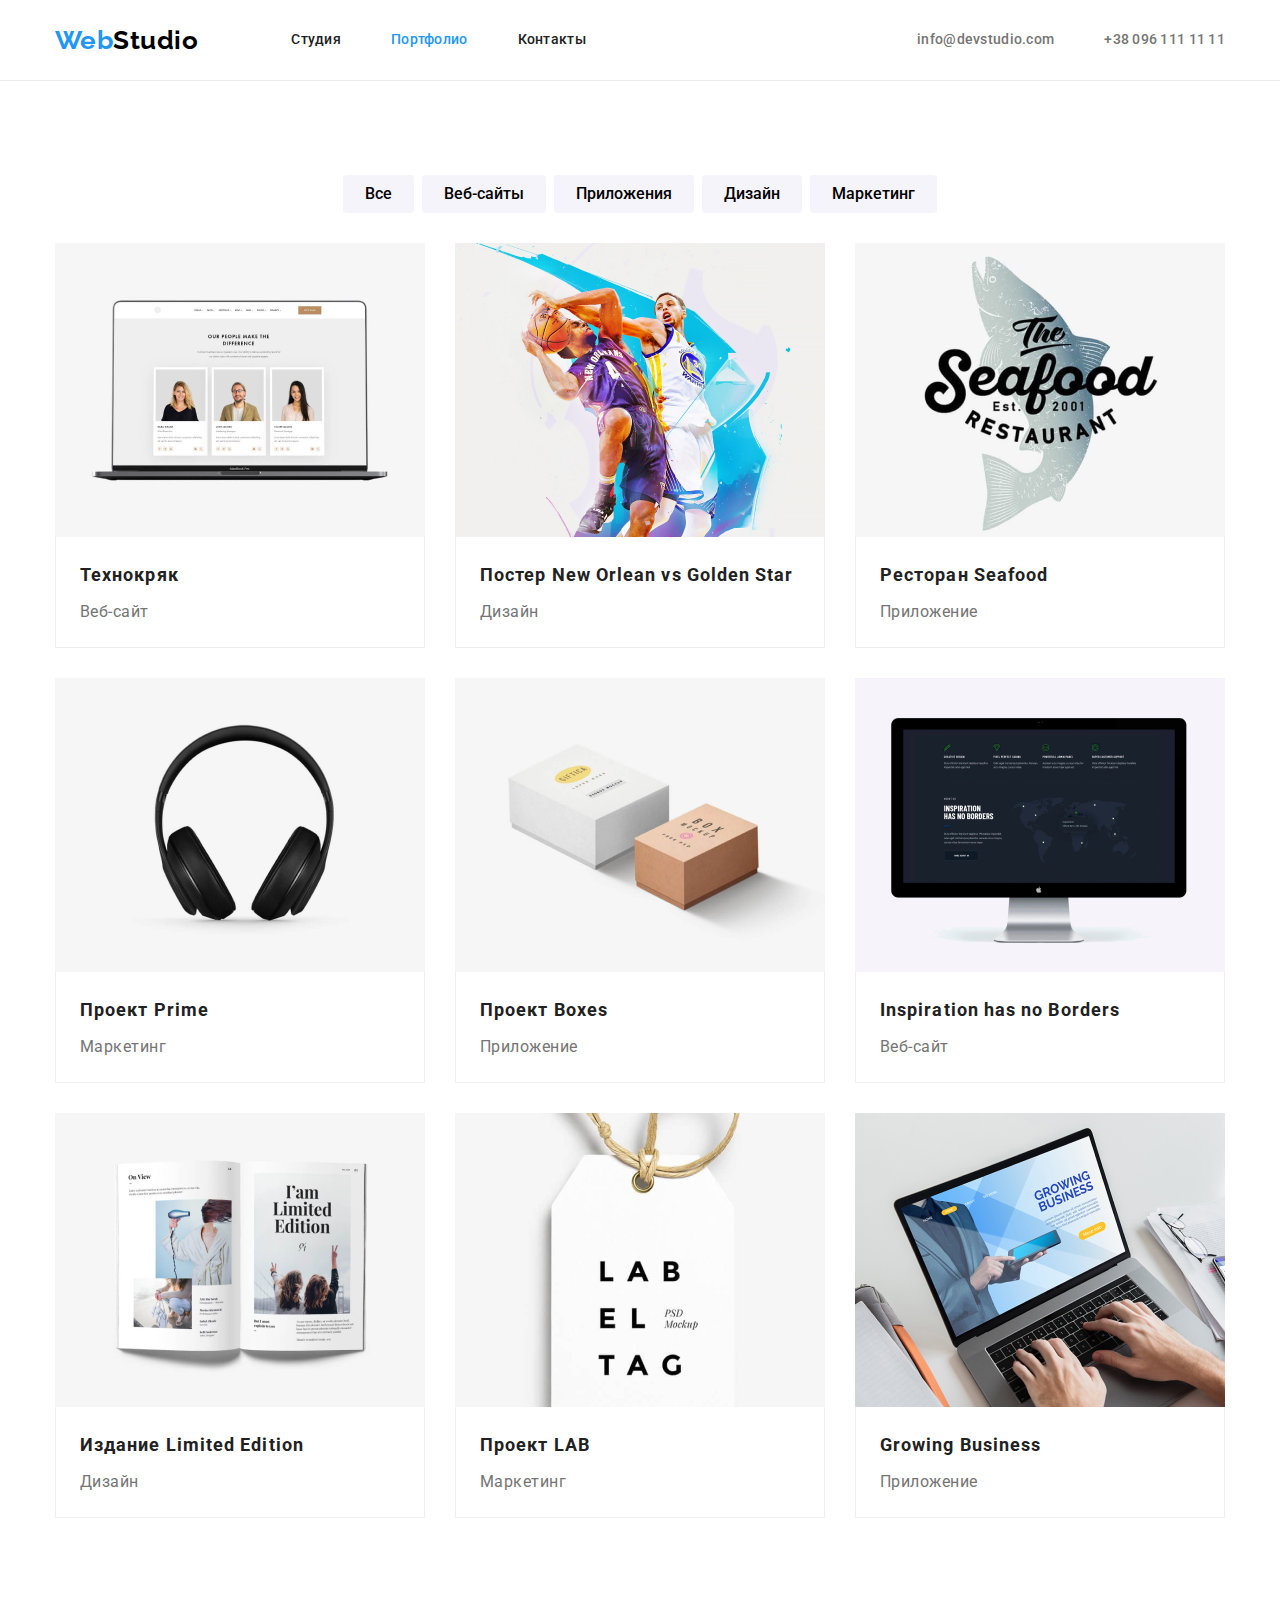
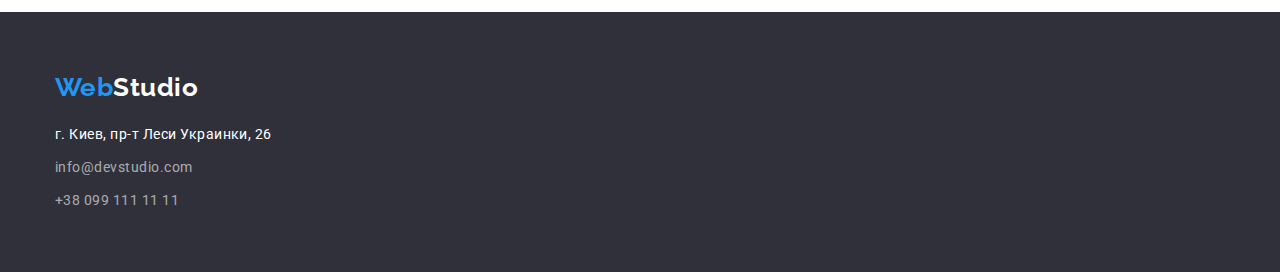
==== portfolio.html @ d0c55be9 "Создает д/з4" ====
<!DOCTYPE html>
<html lang="ru">

<head>
    <meta charset="UTF-8">
    <meta http-equiv="X-UA-Compatible" content="IE=edge">
    <meta name="viewport" content="width=device-width, initial-scale=1.0">
    <title>Portfolio</title>
    <link rel="preconnect" href="https://fonts.googleapis.com">
    <link rel="preconnect" href="https://fonts.gstatic.com" crossorigin>
    <link
        href="https://fonts.googleapis.com/css2?family=Raleway:wght@700&family=Roboto:wght@400;500;700;900&display=swap"
        rel="stylesheet">
    <link rel="stylesheet"
        href="https://cdnjs.cloudflare.com/ajax/libs/modern-normalize/1.1.0/modern-normalize.min.css">
    <link rel="stylesheet" href="./css/styles.css" />
</head>

<body>
    <!-- Верхняя страница -->
    <header class="page-header">
        <div class="header container">
            <nav class="nav">
                <a href="./index.html" class="logo link"><span>Web</span>Studio</a>

                <ul class="site-nav items">
                    <li class="site-nav-item"><a href="./index.html">Студия</a></li>
                    <li class="site-nav-item"><a href="./portfolio.html" class="current">Портфолио</a>
                    </li>
                    <li class="site-nav-item"><a href="#">Контакты</a></li>
                </ul>
            </nav>

            <ul class="aside items">
                <li class="aside-item"><a href="mailto:#">info@devstudio.com</a>
                </li>
                <li class="aside-item"><a href="tel:#">+38 096 111 11 11</a></li>
            </ul>
        </div>

    </header>

    <!--Портфолио-->
    <main>
        <!--Кнопки-ссылки-->
        <section class="portfolio-nav section">
            <div class="container">
                <h1 class="portfolio"> Портфолио </h1>
                <ul class="portfolio-nav-list items">
                    <li><button type="button">Все</button></li>
                    <li><button type="button">Веб-сайты</button></li>
                    <li><button type="button">Приложения</button></li>
                    <li><button type="button">Дизайн</button></li>
                    <li><button type="button">Маркетинг</button></li>
                </ul>
            </div>


            <!--Услуги-->


            <h2 class="portfolio">Портфолио работ</h2>
            <div class="container">
                <ul class="portfolio-list items">
                    <li class="portfolio-item">
                        <a href="#" class="portfolio-link"><img src="./images/web1.jpeg" alt="Технокряк" width="370">
                            <div class="project-container">
                                <h3 class="subtitle">Технокряк</h3>
                                <p class="text">Веб-сайт</p>
                            </div>
                        </a>
                    </li>
                    <li class="portfolio-item">
                        <a href="#" class="portfolio-link"><img src="./images/design1.jpeg"
                                alt="Постер New Orlean vs Golden Star" width="370">
                            <div class="project-container">
                                <h3 class="subtitle">Постер New Orlean vs Golden Star</h3>
                                <p class="text">Дизайн</p>
                            </div>
                        </a>
                    </li>
                    <li class="portfolio-item">
                        <a href="#" class="portfolio-link"><img src="./images/application1.jpeg" alt="Ресторан Seafood"
                                width="370">
                            <div class="project-container">
                                <h3 class="subtitle">Ресторан Seafood</h3>
                                <p class="text">Приложение</p>
                            </div>
                        </a>
                    </li>
                    <li class="portfolio-item">
                        <a href="#" class="portfolio-link"><img src="./images/marketing1.jpeg" alt="Проект Prime"
                                width="370">
                            <div class="project-container">
                                <h3 class="subtitle">Проект Prime</h3>
                                <p class="text">Маркетинг</p>
                            </div>
                        </a>
                    </li>
                    <li class="portfolio-item">
                        <a href="#" class="portfolio-link"><img src="./images/application2.jpeg" alt="Проект Boxes"
                                width="370">
                            <div class="project-container">
                                <h3 class="subtitle">Проект Boxes</h3>
                                <p class="text">Приложение</p>
                            </div>
                        </a>
                    </li>
                    <li class="portfolio-item">
                        <a href="#" class="portfolio-link"><img src="./images/web2.jpeg" alt="Inspiration has no Borders"
                                width="370">
                            <div class="project-container">
                                <h3 class="subtitle">Inspiration has no Borders</h3>
                                <p class="text">Веб-сайт</p>
                            </div>
                        </a>
                    </li>
                    <li class="portfolio-item">
                        <a href="#" class="portfolio-link"><img src="./images/design2.jpeg" alt="Издание Limited Edition"
                                width="370">
                            <div class="project-container">
                                <h3 class="subtitle">Издание Limited Edition</h3>
                                <p class="text">Дизайн</p>
                            </div>
                        </a>
                    </li>
                    <li class="portfolio-item">
                        <a href="#" class="portfolio-link"><img src="./images/marketing2.jpeg" alt="Проект LAB" width="370">
                            <div class="project-container">
                                <h3 class="subtitle">Проект LAB</h3>
                                <p class="text">Маркетинг</p>
                            </div>
                        </a>
                    </li>
                    <li class="portfolio-item">
                        <a href="#" class="portfolio-link"><img src="./images/application3.jpeg" alt="Growing Business"
                                width="370">
                            <div class="project-container">
                                <h3 class="subtitle">Growing Business</h3>
                                <p class="text">Приложение</p>
                            </div>
                        </a>
                    </li>
                </ul>
            </div>

        </section>

    </main>

    <!-- Подвал -->
    <footer class="footer">
        <div class="container">
            <a href="./index.html" class="logo dark"><span>Web</span>Studio</a>

            <address class="footer-address">
                <p>г. Киев, пр-т Леси Украинки, 26</p>
                <ul class="footer-list items">
                    <li class="footer-item-mail"><a href="mailto:#">info@devstudio.com</a></li>
                    <li class="footer-item-phone"><a href="tel:#">+38 099 111 11 11</a></li>
                </ul>



            </address>
        </div>
    </footer>

</body>

</html>
---- css/styles.css ----
:root {
  --primary-text-color: #212121; /* цвет основного текста */
  --secondary-text-color: #757575; /* второй цвет текста */
  --accent-color: #2196f3; /* акцент */
  --primary-bg-color: #ffffff; /* фон страницы */
  --secondary-bg-color: #f5f4fa; /* второй фон */
  --footer-bg-color: #2f303a; /* фон банера и подвала */
  --logo-color: #000000; /* цвет лого */
  --accent-hero-button: #188ce8; /* актив кнопки героя */
  --footer-link: rgba(255, 255, 255, 0.6); /* цвет ссылок подвала */
  --page-header-border: #ececec; /* цвет рамки шапки сайта */
  --portfolio-border: #eeeeee; /* цвет рамки карточек в portfolio*/
}

html {
  box-sizing: border-box;
}

*,
*::before,
*::after {
  box-sizing: inherit;
}

body {
  background-color: var(--primary-bg-color);
  font-family: "Roboto", sans-serif;
  color: var(--primary-text-color);
  margin: 0;
  letter-spacing: 0.03em;
}

button {
  cursor: pointer;
}

.container {
  width: 1200px;
  padding-right: 15px;
  padding-left: 15px;
  margin-right: auto;
  margin-left: auto;
}

img {
  display: block;
  max-width: 100%;
  height: auto;
}

/*Хедер, шапка страницы*/

.logo > span {
  color: var(--accent-color);
}

.footer.logo {
  color: #ffffff;
}

.logo {
  color: var(--logo-color);
  text-decoration: none;
  font-family: Raleway;
  font-style: normal;
  font-weight: bold;
  font-size: 26px;
  line-height: 1.19;
}

.logo.link {
  margin-right: 93px;
  display: flex;
}

.logo.dark {
  color: #fff;
}

/* Навигация */

.page-header {
  border-bottom: 1px solid var(--page-header-border);
}

.header.container {
  display: flex;
  align-items: center;
}

.nav,
.site-nav,
.aside {
  display: flex;
  align-items: center;
}

.aside {
  margin-left: auto;
}

.site-nav,
.aside {
  font-weight: 500;
  font-size: 14px;
  line-height: 1.14;
  letter-spacing: 0.02em;
}

.site-nav .site-nav-item:not(:last-child) {
  margin-right: 50px;
}

.aside .aside-item:not(:last-child) {
  margin-right: 50px;
}

.site-nav-link {
  font-weight: 500;
  font-size: 14px;
  line-height: 1.14;
  letter-spacing: 0.02em;
  text-decoration: none;

  color: var(--primary-text-color);
}

.site-nav a {
  display: inline-block;
  padding-top: 32px;
  padding-bottom: 32px;

  color: var(--primary-text-color);
  text-decoration: none;
}

.site-nav a.current {
  color: var(--accent-color);
}

.aside a {
  display: inline-block;
  color: var(--secondary-text-color);
  text-decoration: none;
}

.aside a:hover,
.aside a:focus,
.site-nav a:hover,
.site-nav a:focus {
  color: var(--accent-color);
}

.grey {
  background-color: #f5f4fa;
}

/* Шапка */

.banner {
  background: var(--footer-bg-color);
  padding-top: 200px;
  padding-bottom: 200px;
}

.hero {
  text-align: center;
}

.title {
  max-width: 696px;
  margin-top: 0;
  margin-bottom: 30px;
  margin-right: auto;
  margin-left: auto;

  color: #fff;
  font-weight: 900;
  font-size: 44px;
  line-height: 1.36;
  letter-spacing: 0.06em;
  text-transform: uppercase;
}

.button {
  display: inline-block;
  border: 0;
  border-radius: 4px;
  padding: 10px 32px;
  font-weight: 700;
  font-size: 16px;
  line-height: 1.88;
  background-color: var(--accent-color);
  color: #fff;
}

.button:hover,
.button:focus {
  background-color: var(--accent-hero-button);
}

.section {
  padding-top: 94px;
  padding-bottom: 94px;
}

/* Особенности */

.features.section {
  padding-bottom: 0;
}

.features-list {
  display: flex;
}

.features-list .features-item {
  width: 270px;
}

.features-list .features-item:not(:last-child) {
  margin-right: 30px;
}

.features-subtitle {
  margin-top: 0;
  margin-bottom: 10px;
  font-size: 14px;
  line-height: 1.14;
  text-transform: uppercase;
}

.features-text {
  margin-top: 0;
  margin-bottom: 0;
  color: var(--secondary-text-color);
  font-weight: normal;
  font-size: 14px;
  line-height: 1.71;
}

/* Чем мы занимаемся */

.work .subject-list {
  display: flex;
}

.work .subject-item:not(:last-child) {
  margin-right: 30px;
}

.work .subject-item {
  width: 370px;
}

.work img {
  width: 370px;
}

.subject {
  margin-top: 0;
  margin-bottom: 50px;
  font-size: 36px;
  line-height: 1.17;
  text-align: center;
}

/* Наша команда */

.our-team.section {
  background-color: var(--secondary-bg-color);
}

.our-team .our-team-list {
  display: flex;
  text-align: center;
}

.our-team .our-team-item:not(:last-child) {
  margin-right: 30px;
}

.our-team .our-team-item {
  width: 270px;
}

.our-team img {
  width: 270px;
}

.person-content {
  padding: 30px 20px;
  border-bottom-right-radius: 4px;
  border-bottom-left-radius: 4px;
  background-color: var(--primary-bg-color);
}

.our-team-name {
  font-weight: 500;
  font-size: 16px;
  line-height: 1.19;
  margin-top: 0;
  margin-bottom: 10px;
}

.our-team-text {
  font-size: 16px;
  line-height: 1.19;
  margin-top: 0;
  margin-bottom: 0;
  color: var(--secondary-text-color);
}

/*Портфолио*/

.portfolio-nav-list {
  display: flex;
  justify-content: center;
  margin-bottom: 50px;
}

.portfolio-nav-list li:not(:last-child) {
  margin-right: 8px;
}

.portfolio-nav-list button {
  display: inline-block;
  border: 0;
  border-radius: 4px;
  padding: 6px 22px;
  background-color: var(--secondary-bg-color);
  font-weight: 500;
  font-size: 16px;
  line-height: 1.63;
  text-align: center;
}

.portfolio-nav-list button:hover,
.portfolio-nav-list button:focus {
  background-color: var(--accent-color);
  color: #fff;
}

.project-container {
  border-right: 1px solid var(--portfolio-border);
  border-bottom: 1px solid var(--portfolio-border);
  border-left: 1px solid var(--portfolio-border);
  padding: 20px 24px;
}

.portfolio-list {
  list-style: style;
  display: flex;
  flex-wrap: wrap;
  padding: 0;
  margin-left: -30px;
  margin-top: -50px;
  margin-bottom: 30px;
}

.portfolio-item {
  width: 370px;
  box-sizing: border-box;
  margin-left: 30px;
  margin-top: 30px;
  flex-basis: calc((100% - 3 * 30px) / 3);
  overflow: hidden;
}

img {
  display: block;
  width: 100%;
  height: auto;
}

.subtitle {
  margin-top: 0;
  margin-bottom: 4px;
  color: var(--primary-text-color);
  font-size: 18px;
  line-height: 2;
  letter-spacing: 0.06em;
}

.text {
  margin: 0;
  color: var(--secondary-text-color);
  font-size: 16px;
  line-height: 1.87;
}

.portfolio {
  position: absolute;
  width: 1px;
  height: 1px;
  margin: -1px;
  border: 0;
  padding: 0;
  white-space: nowrap;
  clip-path: inset(100%);
  clip: rect(0 0 0 0);
  overflow: hidden;
}

.items {
  list-style: none;
  padding-left: 0;
  margin-top: 0;
  margin-bottom: 0;
}

.portfolio-item:focus,
.portfolio-item:hover {
  background-color: #eee;
}

.portfolio-link {
  text-decoration: none;
}

/*Футтер*/

.footer {
  background-color: var(--footer-bg-color);
}

.footer {
  padding-top: 60px;
  padding-bottom: 60px;
}

.logo .dark {
  display: inline-block;
  padding: 0;
  margin-bottom: 20px;
  color: #fff;
}

.footer-address {
  display: block;
  font-style: normal;
}

.footer-address p {
  margin-top: 20px;
  margin-bottom: 9px;
  color: #fff;
  font-size: 14px;
  line-height: 1.71;
}

.footer-list {
  font-size: 14px;
  line-height: 1.71;
}

.footer-item-mail {
  margin-bottom: 9px;
}

.footer-list a {
  display: block;
  color: var(--footer-link);
  text-decoration: none;
}

.footer-list a:hover,
.footer-list a:focus {
  color: var(--accent-color);
}
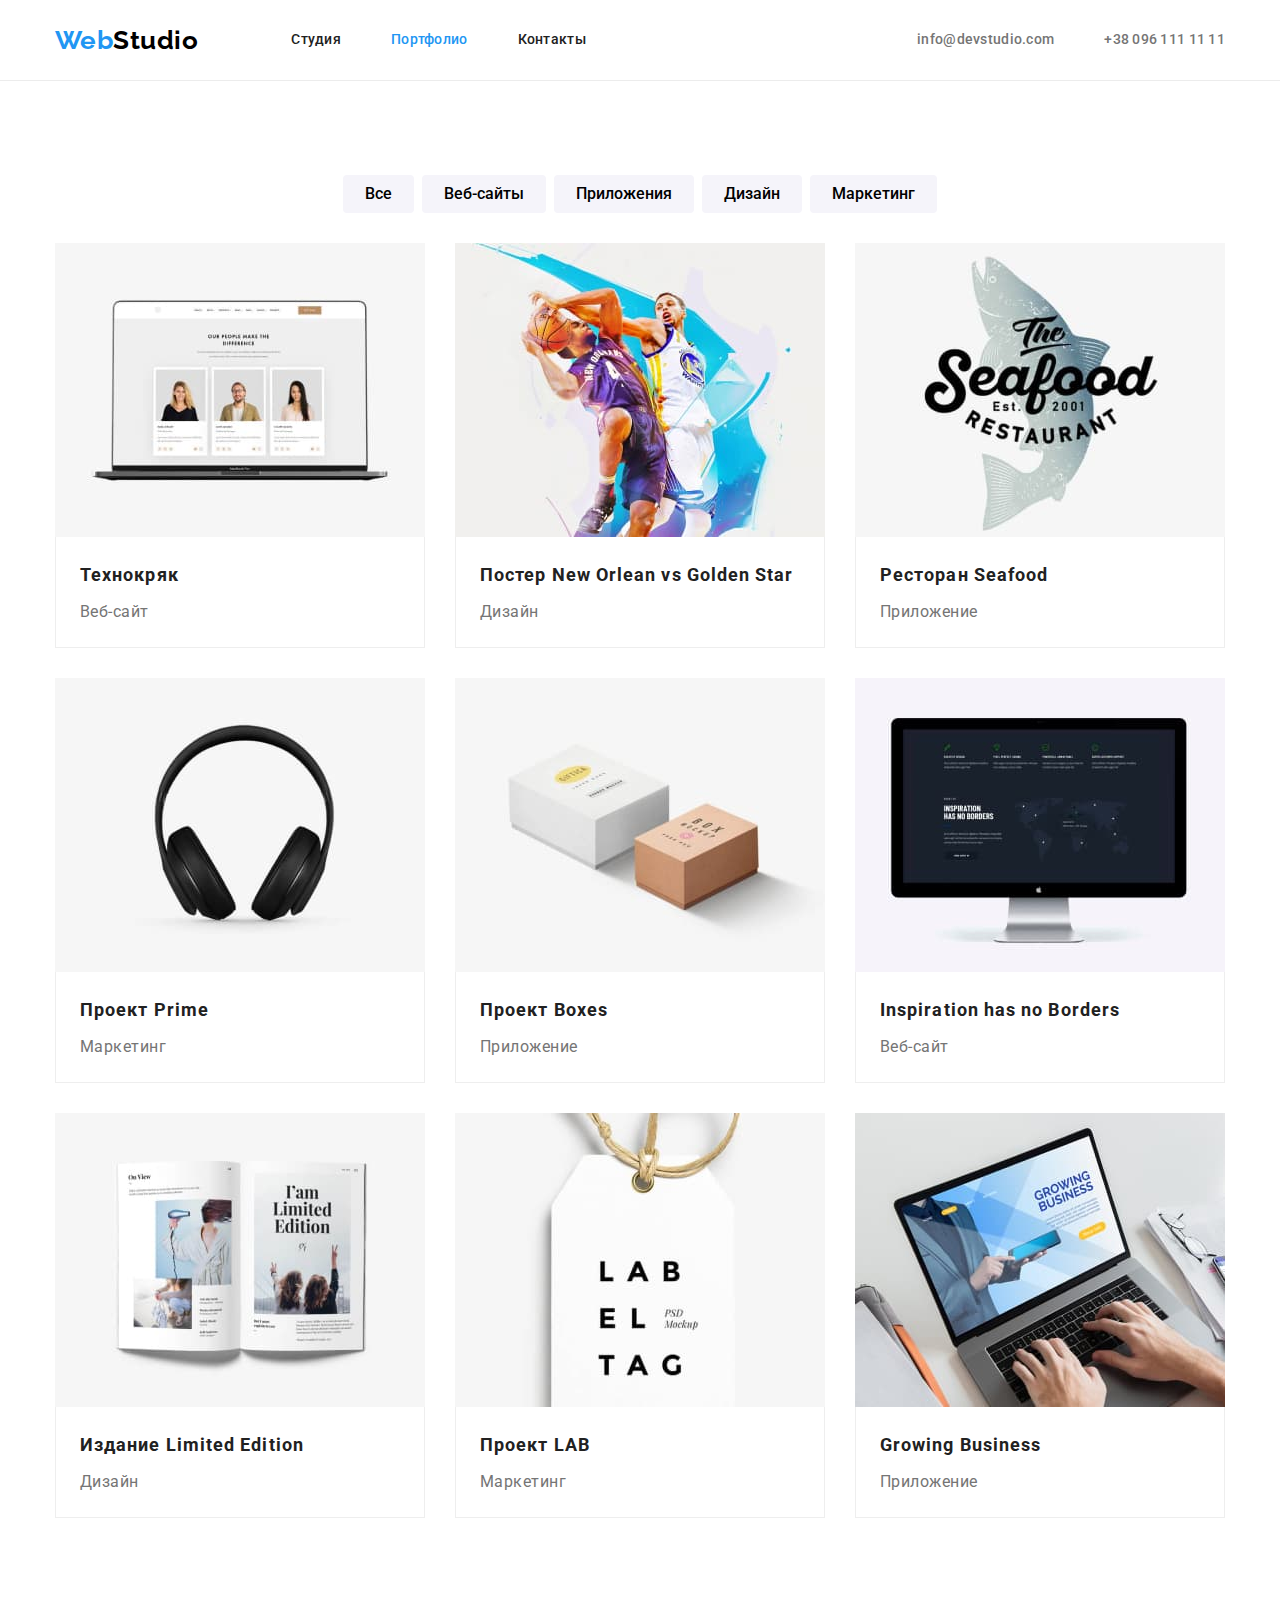
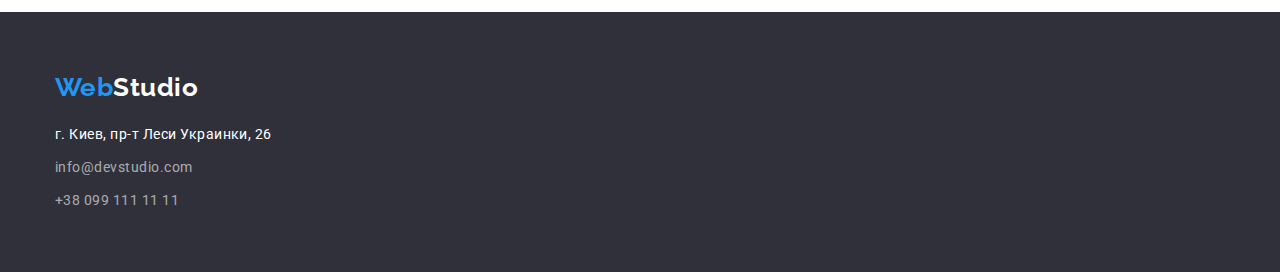
==== commit 8c8fdeec: "создает изображение на стрранице" ====
--- a/portfolio.html
+++ b/portfolio.html
@@ -63,7 +63,7 @@
             <div class="container">
                 <ul class="portfolio-list items">
                     <li class="portfolio-item">
-                        <a href="#" class="portfolio-link"><img src="./images/web1.jpeg" alt="Технокряк" width="370">
+                        <a href="#" class="portfolio-link"><img src="./images/web1.jpg" alt="Технокряк" width="370">
                             <div class="project-container">
                                 <h3 class="subtitle">Технокряк</h3>
                                 <p class="text">Веб-сайт</p>
@@ -71,7 +71,7 @@
                         </a>
                     </li>
                     <li class="portfolio-item">
-                        <a href="#" class="portfolio-link"><img src="./images/design1.jpeg"
+                        <a href="#" class="portfolio-link"><img src="./images/design1.jpg"
                                 alt="Постер New Orlean vs Golden Star" width="370">
                             <div class="project-container">
                                 <h3 class="subtitle">Постер New Orlean vs Golden Star</h3>
@@ -80,7 +80,7 @@
                         </a>
                     </li>
                     <li class="portfolio-item">
-                        <a href="#" class="portfolio-link"><img src="./images/application1.jpeg" alt="Ресторан Seafood"
+                        <a href="#" class="portfolio-link"><img src="./images/application1.jpg" alt="Ресторан Seafood"
                                 width="370">
                             <div class="project-container">
                                 <h3 class="subtitle">Ресторан Seafood</h3>
@@ -89,7 +89,7 @@
                         </a>
                     </li>
                     <li class="portfolio-item">
-                        <a href="#" class="portfolio-link"><img src="./images/marketing1.jpeg" alt="Проект Prime"
+                        <a href="#" class="portfolio-link"><img src="./images/marketing1.jpg" alt="Проект Prime"
                                 width="370">
                             <div class="project-container">
                                 <h3 class="subtitle">Проект Prime</h3>
@@ -98,7 +98,7 @@
                         </a>
                     </li>
                     <li class="portfolio-item">
-                        <a href="#" class="portfolio-link"><img src="./images/application2.jpeg" alt="Проект Boxes"
+                        <a href="#" class="portfolio-link"><img src="./images/application2.jpg" alt="Проект Boxes"
                                 width="370">
                             <div class="project-container">
                                 <h3 class="subtitle">Проект Boxes</h3>
@@ -107,7 +107,7 @@
                         </a>
                     </li>
                     <li class="portfolio-item">
-                        <a href="#" class="portfolio-link"><img src="./images/web2.jpeg" alt="Inspiration has no Borders"
+                        <a href="#" class="portfolio-link"><img src="./images/web2.jpg" alt="Inspiration has no Borders"
                                 width="370">
                             <div class="project-container">
                                 <h3 class="subtitle">Inspiration has no Borders</h3>
@@ -116,7 +116,7 @@
                         </a>
                     </li>
                     <li class="portfolio-item">
-                        <a href="#" class="portfolio-link"><img src="./images/design2.jpeg" alt="Издание Limited Edition"
+                        <a href="#" class="portfolio-link"><img src="./images/design2.jpg" alt="Издание Limited Edition"
                                 width="370">
                             <div class="project-container">
                                 <h3 class="subtitle">Издание Limited Edition</h3>
@@ -125,7 +125,8 @@
                         </a>
                     </li>
                     <li class="portfolio-item">
-                        <a href="#" class="portfolio-link"><img src="./images/marketing2.jpeg" alt="Проект LAB" width="370">
+                        <a href="#" class="portfolio-link"><img src="./images/marketing2.jpg" alt="Проект LAB"
+                                width="370">
                             <div class="project-container">
                                 <h3 class="subtitle">Проект LAB</h3>
                                 <p class="text">Маркетинг</p>
@@ -133,7 +134,7 @@
                         </a>
                     </li>
                     <li class="portfolio-item">
-                        <a href="#" class="portfolio-link"><img src="./images/application3.jpeg" alt="Growing Business"
+                        <a href="#" class="portfolio-link"><img src="./images/application3.jpg" alt="Growing Business"
                                 width="370">
                             <div class="project-container">
                                 <h3 class="subtitle">Growing Business</h3>
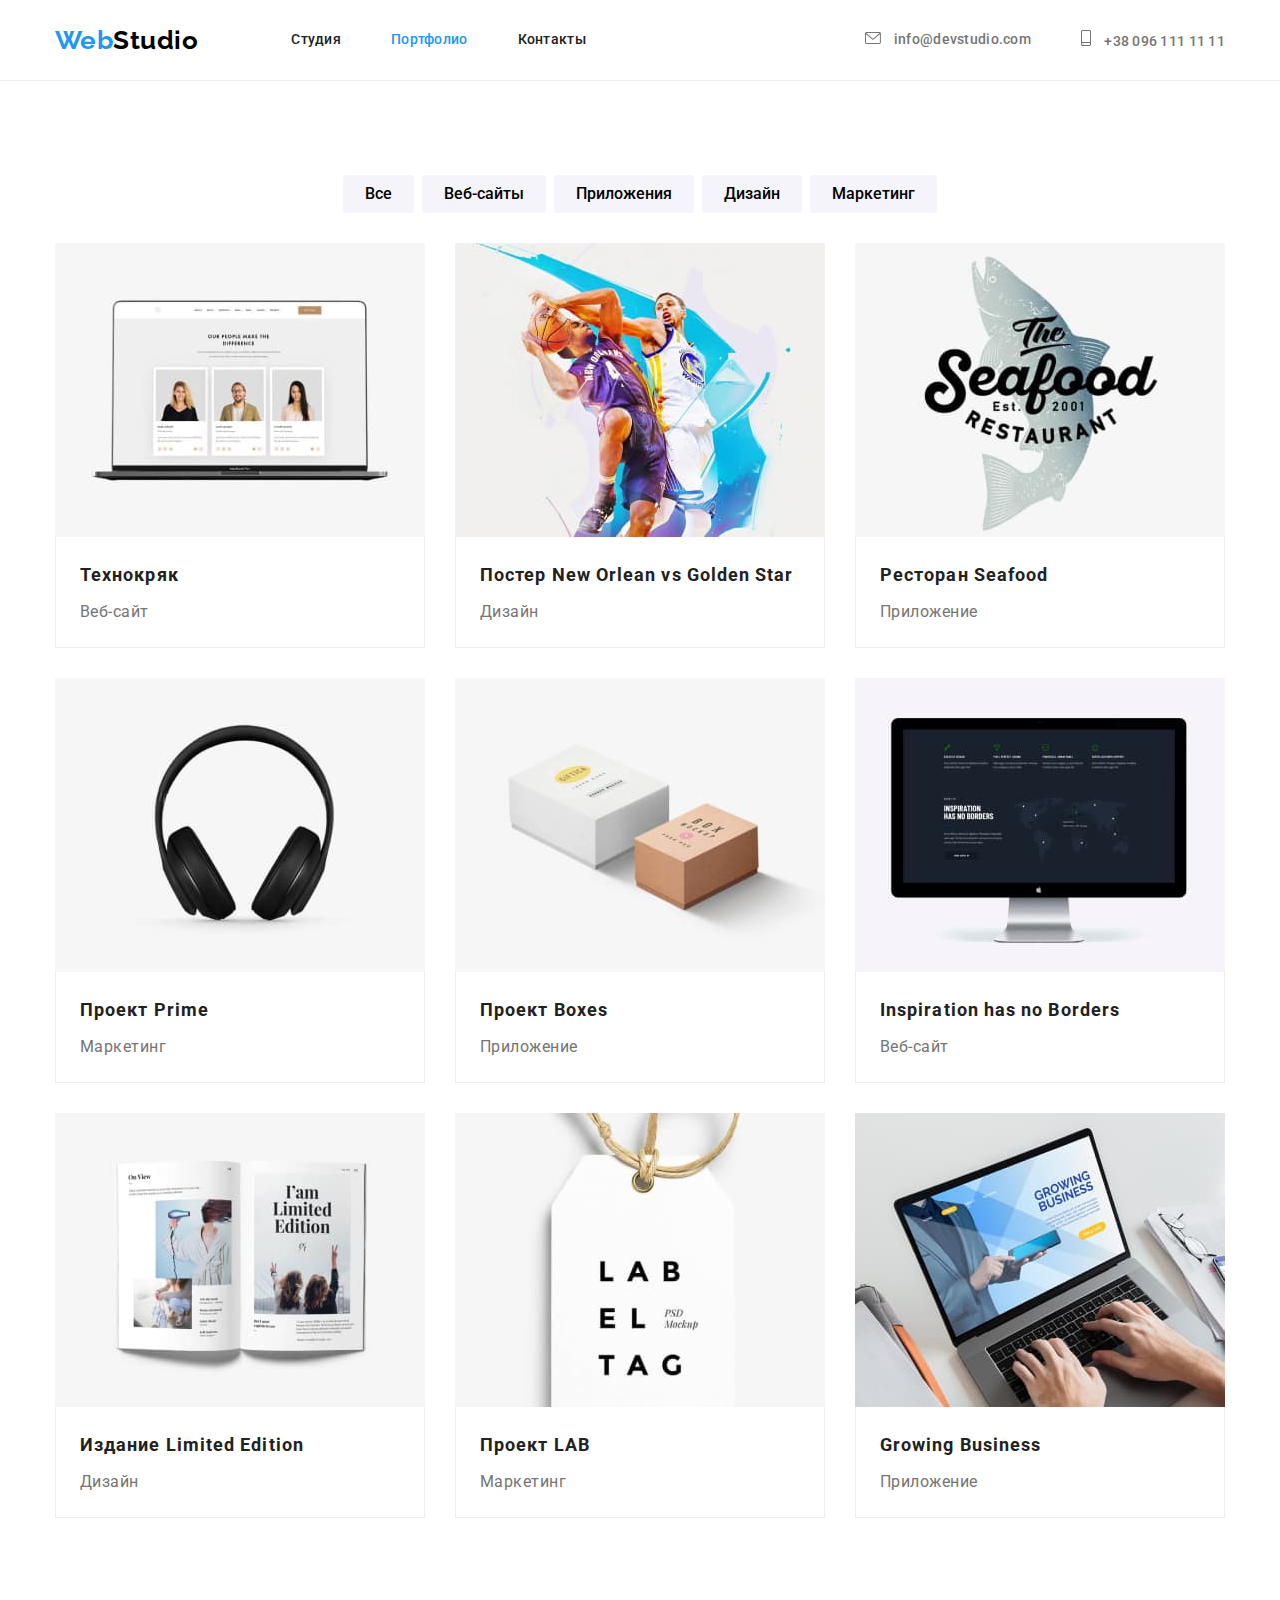
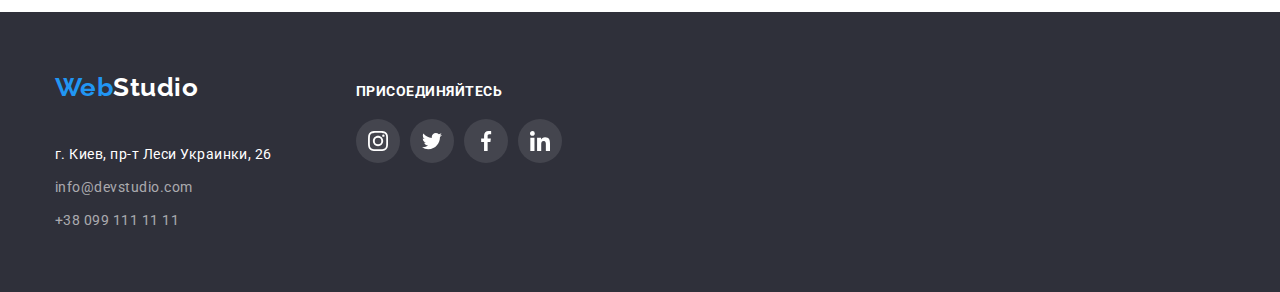
==== commit e40e3582: "создает эффект тени" ====
--- a/portfolio.html
+++ b/portfolio.html
@@ -32,9 +32,22 @@
             </nav>
 
             <ul class="aside items">
-                <li class="aside-item"><a href="mailto:#">info@devstudio.com</a>
+                <li class="aside-item">
+                    <a href="mailto:#">
+                        <svg class="icon-mail">
+                            <use href="./images/icons.svg#icon-mail"></use>
+                        </svg>
+                    info@devstudio.com
+                    </a>
                 </li>
-                <li class="aside-item"><a href="tel:#">+38 096 111 11 11</a></li>
+                <li class="aside-item">
+                    <a href="tel:#">
+                        <svg class="icon-phone">
+                            <use href="./images/icons.svg#icon-phone"></use>
+                        </svg>
+                        +38 096 111 11 11
+                    </a>
+                </li>
             </ul>
         </div>
 
@@ -152,18 +165,59 @@
     <!-- Подвал -->
     <footer class="footer">
         <div class="container">
-            <a href="./index.html" class="logo dark"><span>Web</span>Studio</a>
-
-            <address class="footer-address">
-                <p>г. Киев, пр-т Леси Украинки, 26</p>
-                <ul class="footer-list items">
-                    <li class="footer-item-mail"><a href="mailto:#">info@devstudio.com</a></li>
-                    <li class="footer-item-phone"><a href="tel:#">+38 099 111 11 11</a></li>
-                </ul>
-
-
-
-            </address>
+            <div class="address-container">
+                <a href="./index.html" class="logo dark"><span>Web</span>Studio</a>
+    
+                <address class="footer-address">
+                    <p>г. Киев, пр-т Леси Украинки, 26</p>
+                    <ul class="footer-list items">
+                        <li class="footer-item-mail"><a href="mailto:#">info@devstudio.com</a></li>
+                        <li class="footer-item-phone"><a href="tel:#">+38 099 111 11 11</a></li>
+                    </ul>
+    
+    
+    
+                </address>
+            </div>
+    
+            <!--Соцсети в футере-->
+    
+            <div class="social-links">
+                <b class="join">Присоединяйтесь</b>
+                <ul class="social list">
+                    <li>
+                        <a href="#" class="link" aria-label="instagram">
+                            <svg class="icon" width="20" height="20">
+                                <use href="./images/icons.svg#icon-instagram"></use>
+                            </svg>
+                        </a>
+                    </li>
+    
+                    <li>
+                        <a href="#" class="link" aria-label="twitter">
+                            <svg class="icon" width="20" height="20">
+                                <use href="./images/icons.svg#icon-twitter"></use>
+                            </svg>
+                        </a>
+                    </li>
+    
+                    <li>
+                        <a href="#" class="link" aria-label="facebook">
+                            <svg class="icon" width="20" height="20">
+                                <use href="./images/icons.svg#icon-facebook"></use>
+                            </svg>
+                        </a>
+                    </li>
+    
+                    <li>
+                        <a href="#" class="link" aria-label="linkedin">
+                            <svg class="icon" width="20" height="20">
+                                <use href="./images/icons.svg#icon-linkedin"></use>
+                            </svg>
+                        </a>
+                    </li>
+                </ul>
+            </div>
         </div>
     </footer>
 
--- a/css/styles.css
+++ b/css/styles.css
@@ -32,6 +32,7 @@
 
 button {
   cursor: pointer;
+  font-family: inherit;
 }
 
 .container {
@@ -151,16 +152,44 @@
   color: var(--accent-color);
 }
 
-.grey {
-  background-color: #f5f4fa;
+.icon-mail {
+  width: 16px;
+  height: 12px;
+  margin-right: 10px;
+  fill: currentColor;
+}
+
+.icon-mail:hover,
+.icon-mail:focus {
+  fill: var(--accent-color);
+}
+
+.icon-phone {
+  width: 10px;
+  height: 16px;
+  margin-right: 10px;
+  fill: currentColor;
+}
+
+.icon-phone:hover,
+.icon-phone:focus {
+  fill: var(--accent-color);
 }
 
 /* Шапка */
 
 .banner {
+  max-width: 1600px;
+  margin-right: auto;
+  margin-left: auto;
   background: var(--footer-bg-color);
   padding-top: 200px;
   padding-bottom: 200px;
+  background-image: linear-gradient(
+      rgba(47, 48, 58, 0.4),
+      rgba(47, 48, 58, 0.4)
+    ),
+    url(../images/team-background.jpg);
 }
 
 .hero {
@@ -197,6 +226,7 @@
 .button:hover,
 .button:focus {
   background-color: var(--accent-hero-button);
+  box-shadow: 0px 4px 4px rgba(0, 0, 0, 0.15);
 }
 
 .section {
@@ -225,6 +255,7 @@
 .features-subtitle {
   margin-top: 0;
   margin-bottom: 10px;
+  padding-top: 30px;
   font-size: 14px;
   line-height: 1.14;
   text-transform: uppercase;
@@ -239,6 +270,24 @@
   line-height: 1.71;
 }
 
+.thumb {
+  display: flex;
+  align-items: center;
+  justify-content: center;
+  width: 270px;
+  height: 120px;
+
+  background-color: var(--secondary-bg-color);
+  border-radius: 4px;
+}
+
+.feature-icon {
+  padding: 0;
+  width: 70px;
+  height: 70px;
+  border: none;
+}
+
 /* Чем мы занимаемся */
 
 .work .subject-list {
@@ -267,7 +316,7 @@
 
 /* Наша команда */
 
-.our-team.section {
+.our-team {
   background-color: var(--secondary-bg-color);
 }
 
@@ -282,6 +331,9 @@
 
 .our-team .our-team-item {
   width: 270px;
+  box-shadow: 0px 1px 3px rgba(0, 0, 0, 0.12), 0px 1px 1px rgba(0, 0, 0, 0.14),
+    0px 2px 1px rgba(0, 0, 0, 0.2);
+  border-radius: 0px 0px 4px 4px;
 }
 
 .our-team img {
@@ -289,7 +341,7 @@
 }
 
 .person-content {
-  padding: 30px 20px;
+  padding: 30px 32px 30px;
   border-bottom-right-radius: 4px;
   border-bottom-left-radius: 4px;
   background-color: var(--primary-bg-color);
@@ -307,8 +359,78 @@
   font-size: 16px;
   line-height: 1.19;
   margin-top: 0;
+  margin-bottom: 16px;
+  color: var(--secondary-text-color);
+}
+
+/* Соцсети */
+
+.social-link li:not(:last-child) {
+  margin-right: 10px;
+}
+
+.social-link {
+  display: flex;
+}
+
+.social-link .link {
+  display: flex;
+  align-items: center;
+  justify-content: center;
+  width: 44px;
+  height: 44px;
+
+  fill: rgba(175, 177, 184, 1);
+  background-color: var(--primary-bg-color);
+  border-radius: 50%;
+}
+
+.social-link .link:hover,
+.social-link .link:focus {
+  background-color: var(--accent-color);
+  fill: #fff;
+}
+
+/*Постоянные клиенты*/
+
+.our-regular-clients-list {
+  display: flex;
+  align-items: baseline;
+  padding: 0;
+  margin: 0;
+}
+
+.our-regular-clients-item:not(:last-child) {
+  margin-right: 30px;
+}
+
+.our-regular-clients-item .link {
+  display: flex;
+  align-items: center;
+  justify-content: center;
+  padding: 0;
+  width: 170px;
+  height: 92px;
+
+  background-color: var(--primary-bg-color);
+  fill: rgba(175, 177, 184, 1);
+
+  cursor: pointer;
+  border-radius: 4px;
+  border: 1px solid rgba(175, 177, 184, 1);
+}
+
+.our-regular-clients-item .link:hover,
+.our-regular-clients-item .link:focus {
+  fill: var(--accent-color);
+  border-color: var(--accent-color);
+}
+
+.list {
+  padding-left: 0;
+  margin-top: 0;
   margin-bottom: 0;
-  color: var(--secondary-text-color);
+  list-style-type: none;
 }
 
 /*Портфолио*/
@@ -339,6 +461,8 @@
 .portfolio-nav-list button:focus {
   background-color: var(--accent-color);
   color: #fff;
+  box-shadow: 0px 3px 1px rgba(0, 0, 0, 0.1), 0px 1px 2px rgba(0, 0, 0, 0.08),
+    0px 2px 2px rgba(0, 0, 0, 0.12);
 }
 
 .project-container {
@@ -411,7 +535,8 @@
 
 .portfolio-item:focus,
 .portfolio-item:hover {
-  background-color: #eee;
+  box-shadow: 0px 1px 1px rgba(0, 0, 0, 0.12), 0px 4px 4px rgba(0, 0, 0, 0.06),
+    1px 4px 6px rgba(0, 0, 0, 0.16);
 }
 
 .portfolio-link {
@@ -424,12 +549,21 @@
   background-color: var(--footer-bg-color);
 }
 
-.footer {
+.footer .container {
+  display: flex;
+  align-items: baseline;
   padding-top: 60px;
   padding-bottom: 60px;
 }
 
-.logo .dark {
+.address-container {
+  display: flex;
+  flex-direction: column;
+  width: 231px;
+  margin-right: 70px;
+}
+
+.logo.dark {
   display: inline-block;
   padding: 0;
   margin-bottom: 20px;
@@ -437,7 +571,8 @@
 }
 
 .footer-address {
-  display: block;
+  display: flex;
+  flex-direction: column;
   font-style: normal;
 }
 
@@ -468,3 +603,50 @@
 .footer-list a:focus {
   color: var(--accent-color);
 }
+
+/*Соцсети в футере*/
+
+.social-links {
+  display: flex;
+  flex-direction: column;
+}
+
+.join {
+  display: block;
+  margin-bottom: 20px;
+
+  font-weight: 700;
+  font-size: 14px;
+  line-height: 1.17;
+  text-transform: uppercase;
+
+  color: #fff;
+}
+
+.social.list {
+  display: flex;
+  align-items: baseline;
+  padding: 0;
+  margin: 0;
+}
+
+.social .link {
+  display: flex;
+  align-items: center;
+  justify-content: center;
+  width: 44px;
+  height: 44px;
+
+  fill: #fff;
+  background-color: rgba(255, 255, 255, 0.1);
+  border-radius: 50%;
+}
+
+.social .link:hover,
+.social .link:focus {
+  background-color: var(--accent-color);
+}
+
+.social li:not(:last-child) {
+  margin-right: 10px;
+}
